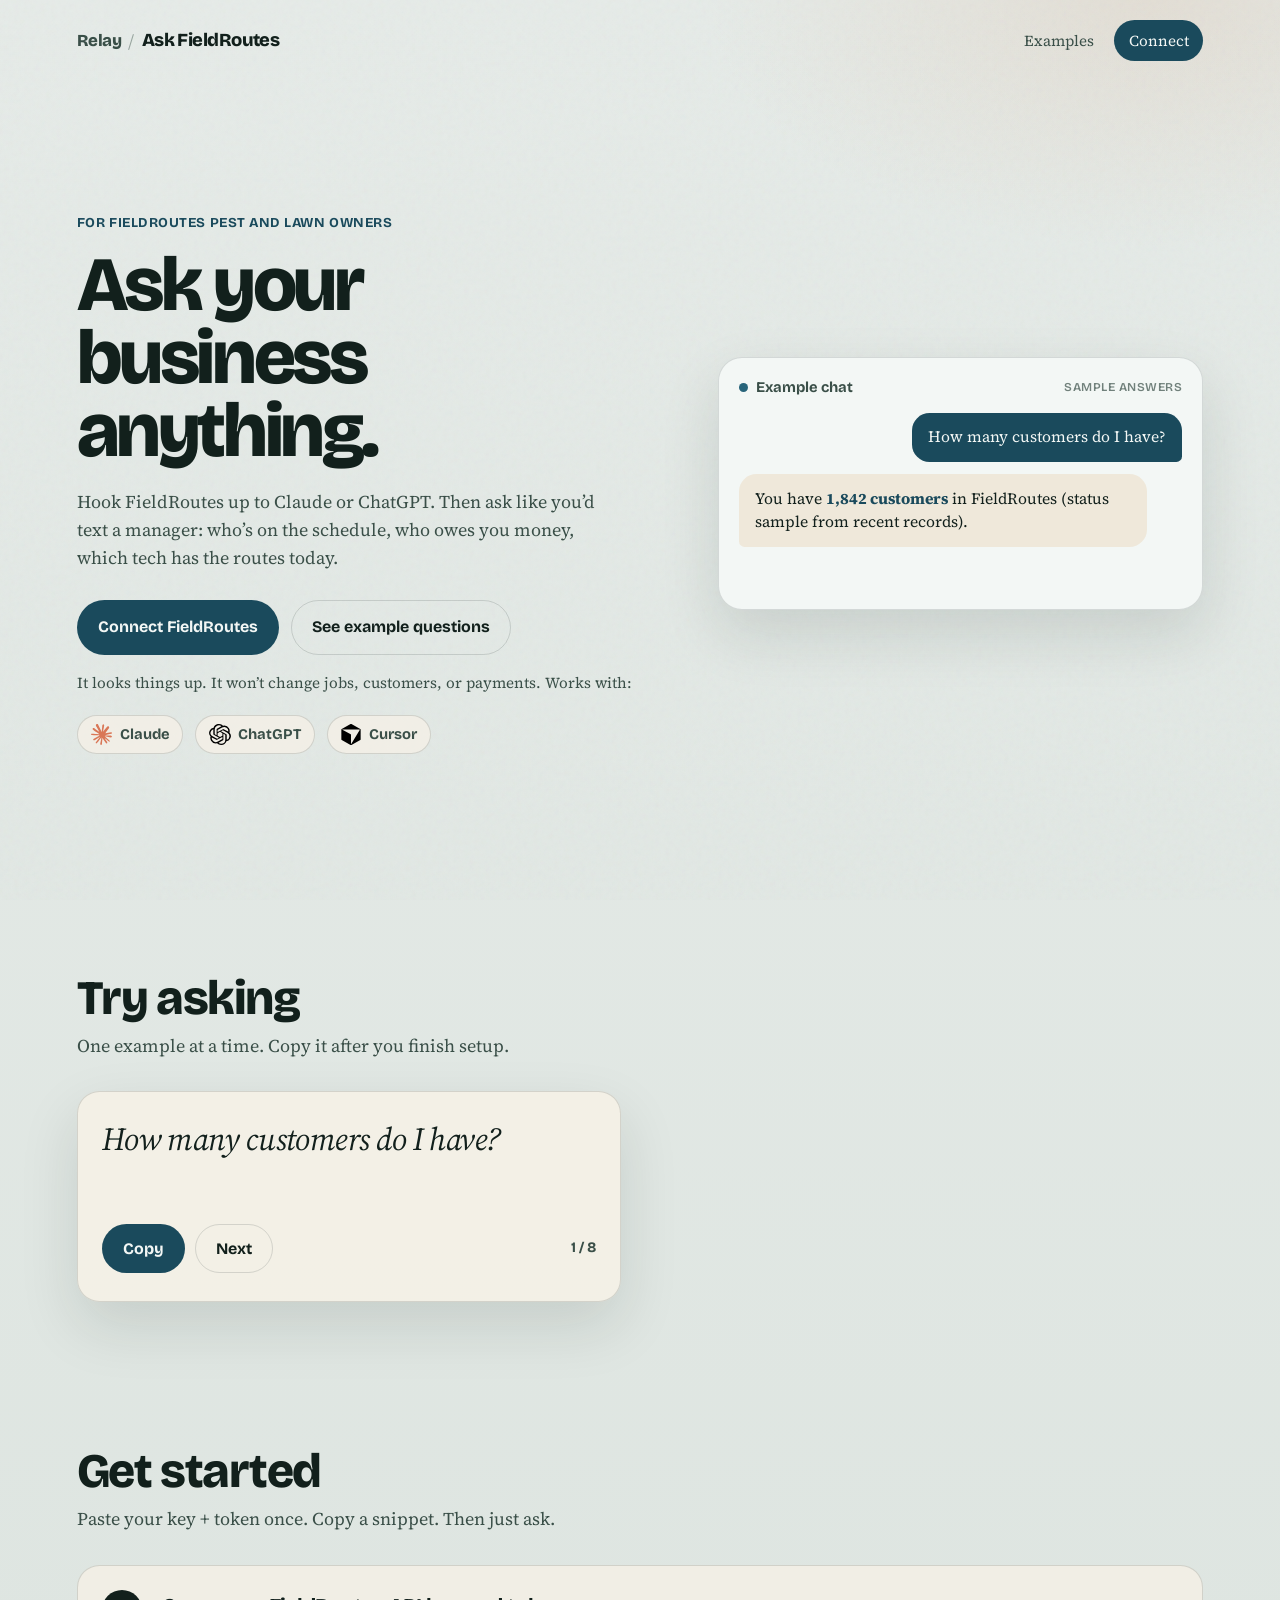
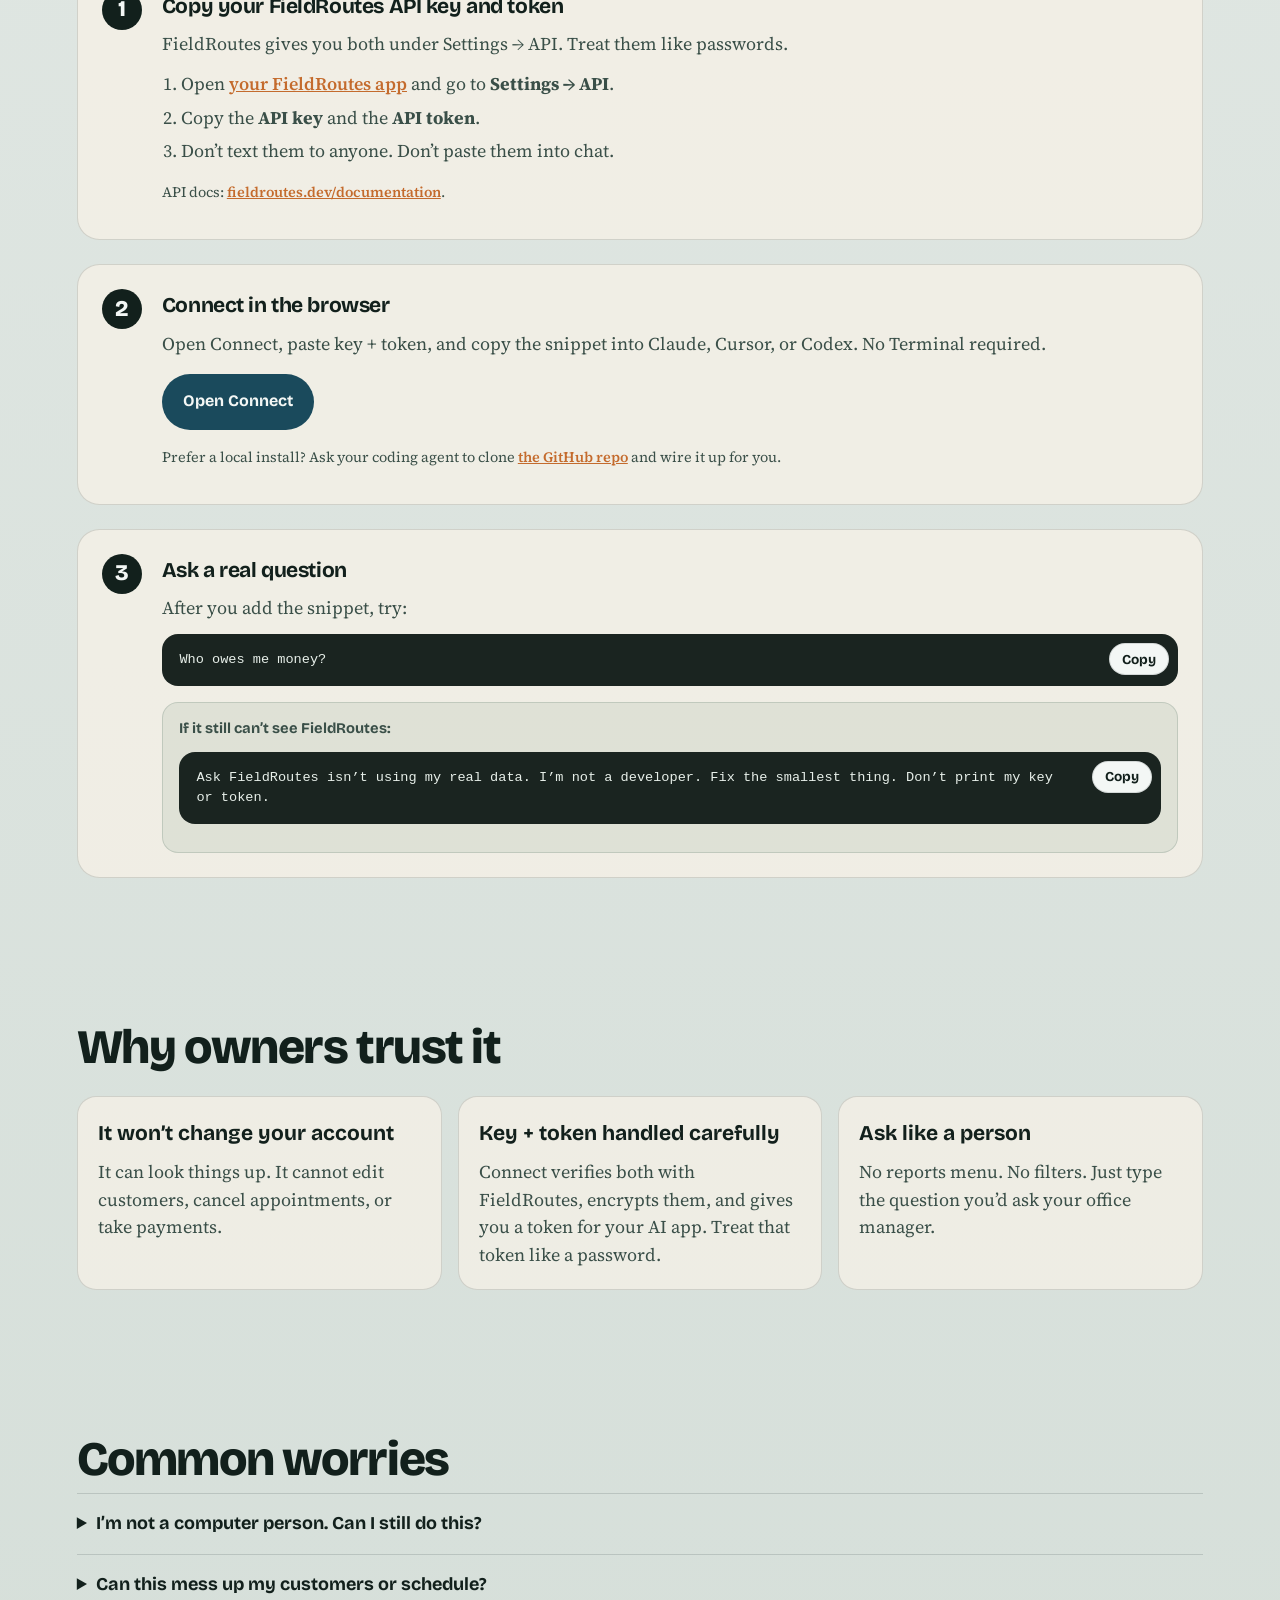
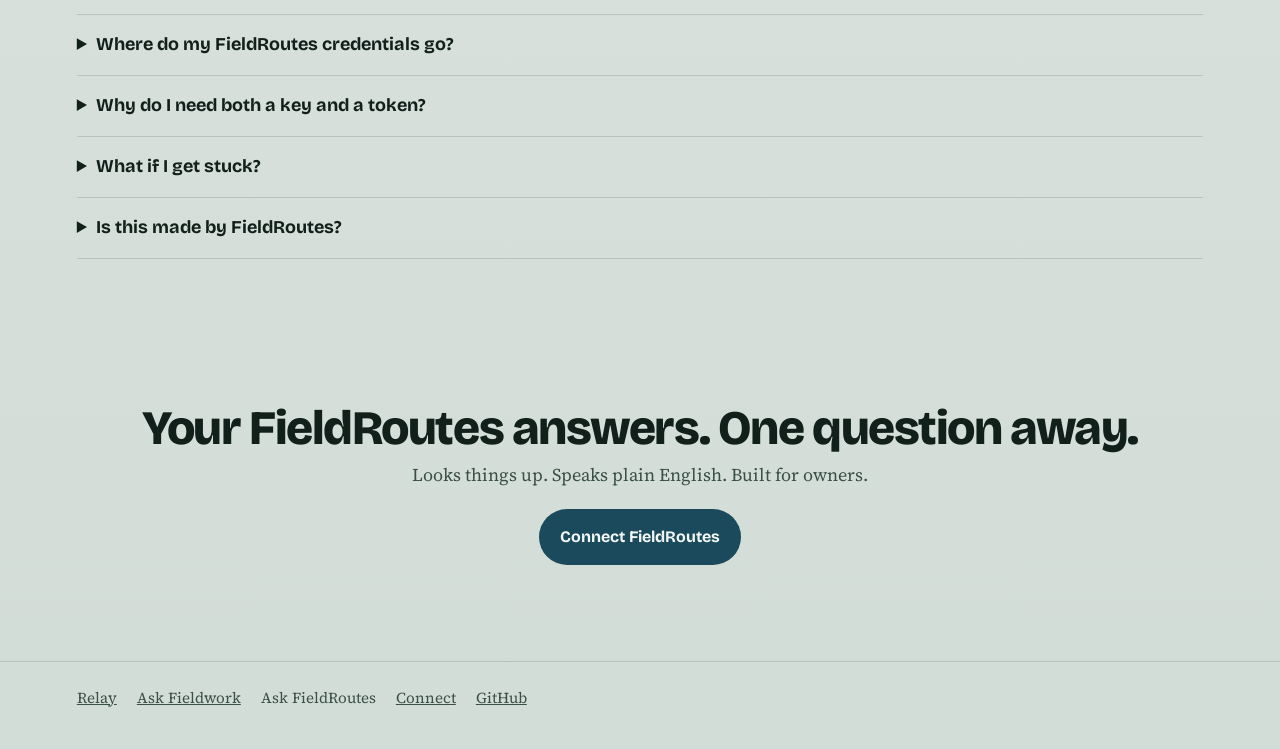
==== landing/fieldroutes.html @ 51f6f157 "feat(landing): add Ask FieldRoutes as Relay subpage Relay home lists both MCPs; /fieldwork and /fiel" ====
<!DOCTYPE html>
<html lang="en">
  <head>
    <meta charset="utf-8" />
    <meta name="viewport" content="width=device-width, initial-scale=1" />
    <title>Ask FieldRoutes - Your pest business, in plain English</title>
    <meta
      name="description"
      content="Ask your FieldRoutes account questions in plain English. Customers, who owes money, schedule, routes, and technicians. It looks things up. It does not change your account."
    />
    <link rel="icon" href="./assets/favicon.svg" type="image/svg+xml" />
    <meta property="og:type" content="website" />
    <meta property="og:title" content="Ask FieldRoutes - Ask your pest business anything" />
    <meta
      property="og:description"
      content="Connect FieldRoutes to Claude, ChatGPT, or Cursor. Ask about customers, money, schedule, routes, and technicians."
    />
    <meta
      property="og:image"
      content="https://raw.githubusercontent.com/daisydaines/fieldwork-mcp/main/landing/assets/og-relay.png"
    />
    <meta name="twitter:card" content="summary_large_image" />
    <meta name="twitter:title" content="Ask FieldRoutes - Ask your pest business anything" />
    <meta
      name="twitter:description"
      content="Connect FieldRoutes to Claude, ChatGPT, or Cursor. Ask about customers, money, schedule, routes, and technicians."
    />
    <meta
      name="twitter:image"
      content="https://raw.githubusercontent.com/daisydaines/fieldwork-mcp/main/landing/assets/og-relay.png"
    />
    <link rel="preconnect" href="https://fonts.googleapis.com" />
    <link rel="preconnect" href="https://fonts.gstatic.com" crossorigin />
    <link
      href="https://fonts.googleapis.com/css2?family=Bricolage+Grotesque:opsz,wght@12..96,500;12..96,700;12..96,800&family=Source+Serif+4:opsz,ital,wght@8..60,0,400;8..60,0,600;8..60,1,400&display=swap"
      rel="stylesheet"
    />
    <link rel="stylesheet" href="./fieldroutes.css" />
  </head>
  <body>
    <div class="noise" aria-hidden="true"></div>

    <header class="top">
      <div class="brand-row">
        <a class="brand-mark" href="./index.html">Relay</a>
        <span class="brand-sep" aria-hidden="true">/</span>
        <a class="brand" href="#top">Ask FieldRoutes</a>
      </div>
      <nav>
        <a href="#ask">Examples</a>
        <a class="nav-cta" href="/connect" data-connect>Connect</a>
      </nav>
    </header>

    <main id="top">
      <section class="hero">
        <div class="hero-copy">
          <p class="eyebrow">For FieldRoutes pest and lawn owners</p>
          <h1>Ask your business anything.</h1>
          <p class="lede">
            Hook FieldRoutes up to Claude or ChatGPT. Then ask like you’d text a manager:
            who’s on the schedule, who owes you money, which tech has the routes today.
          </p>
          <div class="cta-row">
            <a class="btn primary" href="/connect" data-connect>Connect FieldRoutes</a>
            <a class="btn ghost" href="#ask">See example questions</a>
          </div>
          <p class="trust">It looks things up. It won’t change jobs, customers, or payments. Works with:</p>
          <ul class="logo-row" aria-label="Supported apps">
            <li>
              <img class="logo-img" src="./assets/claude.svg" alt="Claude" width="22" height="22" />
              Claude
            </li>
            <li>
              <img class="logo-img" src="./assets/codex.svg" alt="ChatGPT" width="22" height="22" />
              ChatGPT
            </li>
            <li>
              <img class="logo-img" src="./assets/cursor.svg" alt="Cursor" width="22" height="22" />
              Cursor
            </li>
          </ul>
        </div>

        <div class="hero-visual">
          <div class="chat" id="demo-chat" aria-live="polite">
            <div class="chat-header">
              <span class="dot"></span>
              <span>Example chat</span>
              <span class="chat-hint">sample answers</span>
            </div>
            <div class="chat-stream" id="chat-stream"></div>
          </div>
        </div>
      </section>

      <section class="strip" id="ask">
        <h2>Try asking</h2>
        <p class="section-lede">One example at a time. Copy it after you finish setup.</p>

        <div class="ask-simple" id="ask-simple">
          <p class="ask-simple-q" id="ask-q">Who owes me money?</p>
          <div class="ask-simple-actions">
            <button type="button" class="btn primary" id="ask-copy">Copy</button>
            <button type="button" class="btn ghost" id="ask-next">Next</button>
            <span class="ask-simple-count" id="ask-count" aria-live="polite">1 / 8</span>
          </div>
          <p class="ask-toast" id="ask-toast" hidden>Copied</p>
        </div>
      </section>

      <section class="setup" id="setup">
        <h2>Get started</h2>
        <p class="section-lede">Paste your key + token once. Copy a snippet. Then just ask.</p>

        <ol class="steps">
          <li class="step">
            <span class="num">1</span>
            <div>
              <h3>Copy your FieldRoutes API key and token</h3>
              <p>
                FieldRoutes gives you both under Settings → API. Treat them like passwords.
              </p>
              <ol class="substeps">
                <li>
                  Open
                  <a
                    class="text-link"
                    href="https://app.fieldroutes.com"
                    target="_blank"
                    rel="noreferrer"
                    >your FieldRoutes app</a
                  >
                  and go to <strong>Settings → API</strong>.
                </li>
                <li>Copy the <strong>API key</strong> and the <strong>API token</strong>.</li>
                <li>Don’t text them to anyone. Don’t paste them into chat.</li>
              </ol>
              <p class="fine">
                API docs:
                <a
                  class="text-link"
                  href="https://fieldroutes.dev/documentation"
                  target="_blank"
                  rel="noreferrer"
                  >fieldroutes.dev/documentation</a
                >.
              </p>
            </div>
          </li>

          <li class="step">
            <span class="num">2</span>
            <div>
              <h3>Connect in the browser</h3>
              <p>
                Open Connect, paste key + token, and copy the snippet into Claude, Cursor, or
                Codex. No Terminal required.
              </p>
              <p style="margin-top: 1rem">
                <a class="btn primary" href="/connect" data-connect>Open Connect</a>
              </p>
              <p class="fine" style="margin-top: 1rem">
                Prefer a local install? Ask your coding agent to clone
                <a
                  class="text-link"
                  href="https://github.com/daisydaines/fieldroutes-mcp"
                  target="_blank"
                  rel="noreferrer"
                  >the GitHub repo</a
                >
                and wire it up for you.
              </p>
            </div>
          </li>

          <li class="step">
            <span class="num">3</span>
            <div>
              <h3>Ask a real question</h3>
              <p>After you add the snippet, try:</p>
              <div class="copy-block">
                <pre><code id="q1">Who owes me money?</code></pre>
                <button type="button" class="btn secondary copy-btn" data-copy="#q1">Copy</button>
              </div>
              <div class="ask-agent">
                <p>If it still can’t see FieldRoutes:</p>
                <div class="copy-block">
                  <pre><code id="ask-debug">Ask FieldRoutes isn’t using my real data. I’m not a developer. Fix the smallest thing. Don’t print my key or token.</code></pre>
                  <button type="button" class="btn secondary copy-btn" data-copy="#ask-debug">
                    Copy
                  </button>
                </div>
              </div>
            </div>
          </li>
        </ol>
      </section>

      <section class="promise">
        <h2>Why owners trust it</h2>
        <div class="promise-grid">
          <article>
            <h3>It won’t change your account</h3>
            <p>
              It can look things up. It cannot edit customers, cancel appointments, or take
              payments.
            </p>
          </article>
          <article>
            <h3>Key + token handled carefully</h3>
            <p>
              Connect verifies both with FieldRoutes, encrypts them, and gives you a token for
              your AI app. Treat that token like a password.
            </p>
          </article>
          <article>
            <h3>Ask like a person</h3>
            <p>No reports menu. No filters. Just type the question you’d ask your office manager.</p>
          </article>
        </div>
      </section>

      <section class="faq">
        <h2>Common worries</h2>
        <details>
          <summary>I’m not a computer person. Can I still do this?</summary>
          <p>
            Yes. Copy your FieldRoutes key and token, open Connect, paste them once, then copy
            the snippet into Claude, Cursor, or Codex. After that, you only ask business questions.
          </p>
        </details>
        <details>
          <summary>Can this mess up my customers or schedule?</summary>
          <p>
            No. It can look up customers, balances, appointments, routes, and techs. It cannot
            create customers, cancel appointments, or take payments.
          </p>
        </details>
        <details>
          <summary>Where do my FieldRoutes credentials go?</summary>
          <p>
            When you use Connect, we verify key + token with FieldRoutes, encrypt them, and give
            you a connect token for your AI app. Treat that token like a password. Don’t paste the
            FieldRoutes key or token into chat.
          </p>
        </details>
        <details>
          <summary>Why do I need both a key and a token?</summary>
          <p>
            That’s how FieldRoutes authenticates outside tools. Both come from Settings → API.
            You paste them once. After that, you just ask questions.
          </p>
        </details>
        <details>
          <summary>What if I get stuck?</summary>
          <p>In Claude Code, Codex, or Cursor, paste:</p>
          <div class="copy-block">
            <pre><code id="ask-stuck">I’m stuck setting up Ask FieldRoutes. I’m not a developer. Tell me the next single step.</code></pre>
            <button type="button" class="btn secondary copy-btn" data-copy="#ask-stuck">
              Copy
            </button>
          </div>
        </details>
        <details>
          <summary>Is this made by FieldRoutes?</summary>
          <p>
            No. It’s an independent helper that talks to FieldRoutes using their normal API. Follow
            FieldRoutes’ rules for your account.
          </p>
        </details>
      </section>

      <section class="finale">
        <h2>Your FieldRoutes answers. One question away.</h2>
        <p>Looks things up. Speaks plain English. Built for owners.</p>
        <a class="btn primary" href="/connect" data-connect>Connect FieldRoutes</a>
      </section>
    </main>

    <footer>
      <a href="./index.html">Relay</a>
      <a href="./fieldwork.html">Ask Fieldwork</a>
      <span>Ask FieldRoutes</span>
      <a href="/connect" data-connect>Connect</a>
      <a href="https://github.com/daisydaines/fieldroutes-mcp" target="_blank" rel="noreferrer"
        >GitHub</a
      >
    </footer>

    <script src="./fieldroutes.js"></script>
    <script>
      (() => {
        const hosted =
          location.port === "8000" ||
          /\bmcp\./i.test(location.hostname) ||
          location.pathname === "/connect";
        if (hosted) return;
        document.querySelectorAll("[data-connect]").forEach((a) => {
          a.setAttribute("href", "#setup");
        });
      })();
    </script>
  </body>
</html>
---- landing/fieldroutes.css ----
:root {
  --bg: #e6ebe8;
  --bg-deep: #d3ddd7;
  --ink: #12201c;
  --ink-soft: #3a4f48;
  --pine: #1a4a5c;
  --pine-bright: #27647a;
  --copper: #c46b2d;
  --foam: #f3f7f5;
  --line: rgba(18, 32, 28, 0.14);
  --shadow: 0 24px 60px rgba(18, 32, 28, 0.12);
  --font-display: "Bricolage Grotesque", Georgia, sans-serif;
  --font-body: "Source Serif 4", Georgia, serif;
}

*,
*::before,
*::after {
  box-sizing: border-box;
}

html {
  scroll-behavior: smooth;
}

body {
  margin: 0;
  color: var(--ink);
  font-family: var(--font-body);
  font-size: 1.125rem;
  line-height: 1.55;
  background:
    radial-gradient(1200px 600px at 10% -10%, rgba(39, 100, 122, 0.2), transparent 55%),
    radial-gradient(900px 500px at 90% 0%, rgba(196, 107, 45, 0.1), transparent 50%),
    linear-gradient(180deg, var(--bg) 0%, var(--bg-deep) 100%);
  min-height: 100vh;
}

.noise {
  pointer-events: none;
  position: fixed;
  inset: 0;
  opacity: 0.04;
  z-index: 0;
  background-image: url("data:image/svg+xml,%3Csvg viewBox='0 0 200 200' xmlns='http://www.w3.org/2000/svg'%3E%3Cfilter id='n'%3E%3CfeTurbulence type='fractalNoise' baseFrequency='0.85' numOctaves='3' stitchTiles='stitch'/%3E%3C/filter%3E%3Crect width='100%25' height='100%25' filter='url(%23n)'/%3E%3C/svg%3E");
}

.top,
main,
footer {
  position: relative;
  z-index: 1;
}

.top {
  display: flex;
  align-items: center;
  justify-content: space-between;
  gap: 1rem;
  flex-wrap: wrap;
  padding: 1.25rem 6vw;
}

.brand-row {
  display: flex;
  align-items: center;
  gap: 0.45rem;
}

.brand-mark {
  font-family: var(--font-display);
  font-weight: 800;
  font-size: 1.05rem;
  letter-spacing: -0.03em;
  color: var(--ink-soft);
  text-decoration: none;
}

.brand-sep {
  color: var(--ink-soft);
  opacity: 0.45;
}

.brand {
  font-family: var(--font-display);
  font-weight: 800;
  font-size: 1.15rem;
  letter-spacing: -0.03em;
  color: var(--ink);
  text-decoration: none;
}

nav {
  display: flex;
  align-items: center;
  gap: 1.25rem;
}

nav a {
  color: var(--ink-soft);
  text-decoration: none;
  font-size: 0.95rem;
}

nav a:hover {
  color: var(--ink);
}

.nav-cta {
  padding: 0.55rem 0.9rem;
  border-radius: 999px;
  background: var(--pine);
  color: var(--foam) !important;
}

.hero {
  display: grid;
  grid-template-columns: 1.1fr 0.9fr;
  gap: 3rem;
  align-items: center;
  padding: 4rem 6vw 5rem;
  min-height: calc(100vh - 5rem);
}

.eyebrow {
  font-family: var(--font-display);
  font-size: 0.85rem;
  font-weight: 700;
  letter-spacing: 0.04em;
  text-transform: uppercase;
  color: var(--pine);
  margin: 0 0 1rem;
}

.hero h1 {
  font-family: var(--font-display);
  font-weight: 800;
  font-size: clamp(2.8rem, 6vw, 4.8rem);
  letter-spacing: -0.045em;
  line-height: 0.95;
  margin: 0 0 1.25rem;
  max-width: 11ch;
  animation: rise 0.8s ease both;
}

.lede {
  max-width: 34rem;
  color: var(--ink-soft);
  margin: 0 0 1.75rem;
  animation: rise 0.8s ease 0.08s both;
}

.cta-row {
  display: flex;
  flex-wrap: wrap;
  gap: 0.75rem;
  margin-bottom: 1rem;
  animation: rise 0.8s ease 0.16s both;
}

.btn {
  display: inline-flex;
  align-items: center;
  justify-content: center;
  padding: 0.9rem 1.25rem;
  border-radius: 999px;
  font-family: var(--font-display);
  font-weight: 700;
  font-size: 1rem;
  text-decoration: none;
  border: 1px solid transparent;
  cursor: pointer;
  transition: transform 0.2s ease, background 0.2s ease, border-color 0.2s ease;
}

.btn:hover {
  transform: translateY(-2px);
}

.btn.primary {
  background: var(--pine);
  color: var(--foam);
}

.btn.primary:hover {
  background: var(--pine-bright);
}

.btn.ghost {
  background: transparent;
  border-color: var(--line);
  color: var(--ink);
}

.btn.secondary {
  background: var(--foam);
  border-color: var(--line);
  color: var(--ink);
}

.trust {
  font-size: 0.95rem;
  color: var(--ink-soft);
  margin: 0;
  animation: rise 0.8s ease 0.22s both;
}

.logo-row {
  list-style: none;
  display: flex;
  flex-wrap: wrap;
  gap: 0.75rem;
  padding: 0;
  margin: 1.25rem 0 0;
  animation: rise 0.8s ease 0.28s both;
}

.logo-row li,
.client-tab {
  display: inline-flex;
  align-items: center;
  gap: 0.45rem;
  font-family: var(--font-display);
  font-weight: 700;
  font-size: 0.92rem;
}

.logo-row li {
  padding: 0.45rem 0.8rem;
  border-radius: 999px;
  background: rgba(246, 241, 231, 0.75);
  border: 1px solid var(--line);
  color: var(--ink-soft);
}

.logo-img {
  width: 1.25rem;
  height: 1.25rem;
  display: block;
  flex: 0 0 auto;
}

.logo-row .logo-img {
  width: 1.35rem;
  height: 1.35rem;
}

.client-tab.active .logo-img {
  filter: brightness(0) invert(1);
}

.hero-visual {
  animation: rise 0.9s ease 0.18s both;
}

.chat {
  background: var(--foam);
  border: 1px solid var(--line);
  border-radius: 1.5rem;
  padding: 1.15rem 1.25rem 1.25rem;
  box-shadow: var(--shadow);
  display: grid;
  grid-template-rows: auto auto;
  gap: 0.85rem;
  overflow: visible;
}

.chat-header {
  display: flex;
  align-items: center;
  gap: 0.5rem;
  font-family: var(--font-display);
  font-weight: 700;
  font-size: 0.92rem;
  color: var(--ink-soft);
}

.chat-header .dot {
  width: 0.55rem;
  height: 0.55rem;
  border-radius: 999px;
  background: var(--pine-bright);
  box-shadow: 0 0 0 0 rgba(47, 107, 79, 0.5);
  animation: pulse 1.8s ease infinite;
}

.chat-hint {
  margin-left: auto;
  font-size: 0.75rem;
  font-weight: 600;
  text-transform: uppercase;
  letter-spacing: 0.04em;
  opacity: 0.7;
}

.chat-stream {
  display: flex;
  flex-direction: column;
  justify-content: flex-start;
  align-items: stretch;
  gap: 0.75rem;
  min-height: 11rem;
  overflow: visible;
  transition: opacity 0.35s ease;
}

.chat-stream.fade-out {
  opacity: 0;
}

.bubble {
  max-width: 92%;
  padding: 0.85rem 1rem;
  border-radius: 1.1rem;
  font-size: 0.98rem;
  line-height: 1.45;
  align-self: flex-start;
}

.bubble.enter {
  animation: bubble-in 0.45s cubic-bezier(0.22, 1, 0.36, 1) both;
}

.bubble.you {
  align-self: flex-end;
  background: var(--pine);
  color: var(--foam);
  border-bottom-right-radius: 0.35rem;
}

.bubble.ai {
  background: #efe8da;
  color: var(--ink);
  border-bottom-left-radius: 0.35rem;
}

.bubble.ai strong {
  color: var(--pine);
  font-weight: 700;
}

.bubble.typing {
  display: inline-flex;
  align-items: center;
  gap: 0.3rem;
  width: fit-content;
  background: #efe8da;
  padding: 0.85rem 1rem;
}

.bubble.typing span {
  width: 0.4rem;
  height: 0.4rem;
  border-radius: 999px;
  background: var(--ink-soft);
  opacity: 0.45;
  animation: bounce 1.1s ease infinite;
}

.bubble.typing span:nth-child(2) {
  animation-delay: 0.15s;
}

.bubble.typing span:nth-child(3) {
  animation-delay: 0.3s;
}

.substeps {
  margin: 0 0 1rem;
  padding-left: 1.2rem;
  color: var(--ink-soft);
}

.substeps li {
  margin: 0.35rem 0;
}

.ask-agent {
  margin-top: 1rem;
  padding: 0.9rem 1rem;
  border-radius: 1rem;
  background: rgba(31, 77, 56, 0.08);
  border: 1px solid rgba(31, 77, 56, 0.16);
}

.ask-agent > p {
  margin: 0 0 0.5rem;
  font-family: var(--font-display);
  font-weight: 700;
  font-size: 0.92rem;
  color: var(--pine);
}

.copy-block {
  position: relative;
  margin: 0.5rem 0 0.85rem;
  max-width: 100%;
  min-width: 0;
}

.copy-block pre {
  margin: 0;
  padding-right: 5.5rem;
  white-space: pre-wrap;
  overflow-wrap: anywhere;
  word-break: break-word;
  overflow-x: hidden;
  max-width: 100%;
}

.copy-block .copy-btn {
  position: absolute;
  top: 0.55rem;
  right: 0.55rem;
  padding: 0.4rem 0.75rem;
  font-size: 0.85rem;
}

.step .fine {
  margin-top: 0.5rem;
}

.manual-details {
  margin-top: 1rem;
  border-top: 1px solid var(--line);
  padding-top: 0.85rem;
}

.manual-details summary {
  font-family: var(--font-display);
  font-weight: 700;
  font-size: 0.95rem;
  cursor: pointer;
  color: var(--ink-soft);
}

.manual-details[open] summary {
  margin-bottom: 0.6rem;
}

.strip,
.setup,
.promise,
.faq,
.finale {
  padding: 4.5rem 6vw;
}

.strip h2,
.setup h2,
.promise h2,
.faq h2,
.finale h2 {
  font-family: var(--font-display);
  font-weight: 800;
  letter-spacing: -0.03em;
  font-size: clamp(2rem, 4vw, 3rem);
  margin: 0 0 0.5rem;
  line-height: 1.05;
}

.section-lede {
  color: var(--ink-soft);
  margin: 0 0 2rem;
  max-width: 36rem;
}

.ask-simple {
  max-width: 34rem;
  padding: 1.75rem 1.5rem;
  border-radius: 1.4rem;
  background: rgba(246, 241, 231, 0.85);
  border: 1px solid var(--line);
  box-shadow: var(--shadow);
}

.ask-simple-q {
  margin: 0 0 1.25rem;
  font-style: italic;
  font-size: clamp(1.5rem, 3.4vw, 2rem);
  line-height: 1.2;
  letter-spacing: -0.02em;
  min-height: 2.6em;
  transition: opacity 0.2s ease;
}

.ask-simple-q.swap {
  opacity: 0;
}

.ask-simple-actions {
  display: flex;
  flex-wrap: wrap;
  align-items: center;
  gap: 0.65rem;
}

.ask-simple-count {
  margin-left: auto;
  font-family: var(--font-display);
  font-weight: 700;
  font-size: 0.9rem;
  color: var(--ink-soft);
}

.ask-toast {
  margin: 0.9rem 0 0;
  font-family: var(--font-display);
  font-weight: 700;
  font-size: 0.9rem;
  color: var(--pine);
}

.ask-toast[hidden] {
  display: none;
}

.steps {
  list-style: none;
  margin: 0;
  padding: 0;
  display: grid;
  gap: 1.5rem;
}

.step {
  display: grid;
  grid-template-columns: auto minmax(0, 1fr);
  gap: 1.25rem;
  background: rgba(246, 241, 231, 0.8);
  border: 1px solid var(--line);
  border-radius: 1.4rem;
  padding: 1.5rem;
  overflow: hidden;
}

.step > div {
  min-width: 0;
}

.num {
  font-family: var(--font-display);
  font-weight: 800;
  font-size: 1.4rem;
  width: 2.5rem;
  height: 2.5rem;
  border-radius: 999px;
  display: grid;
  place-items: center;
  background: var(--ink);
  color: var(--foam);
}

.step h3 {
  font-family: var(--font-display);
  margin: 0 0 0.5rem;
  letter-spacing: -0.02em;
}

.step p {
  margin: 0 0 0.75rem;
  color: var(--ink-soft);
}

.text-link {
  color: var(--copper);
  font-weight: 600;
}

pre {
  background: #1a2420;
  color: #e7efe9;
  border-radius: 1rem;
  padding: 1rem 1.1rem;
  overflow-x: hidden;
  white-space: pre-wrap;
  overflow-wrap: anywhere;
  word-break: break-word;
  font-size: 0.85rem;
  line-height: 1.45;
  max-width: 100%;
}

.client-tabs {
  display: flex;
  flex-wrap: wrap;
  gap: 0.5rem;
  margin: 0.75rem 0 1rem;
}

.setup-tabs {
  margin: 1rem 0 1.25rem;
}

.client-tab {
  border: 1px solid var(--line);
  background: rgba(246, 241, 231, 0.7);
  border-radius: 999px;
  padding: 0.65rem 1rem;
  cursor: pointer;
  color: var(--ink-soft);
  font-family: var(--font-display);
  font-weight: 700;
  font-size: 0.95rem;
}

.client-tab:hover {
  border-color: rgba(20, 32, 25, 0.28);
  color: var(--ink);
}

.client-tab.active {
  background: var(--ink);
  color: var(--foam);
  border-color: var(--ink);
}

.client-panel {
  display: none;
}

.client-panel.active {
  display: block;
}

.panel-note {
  font-size: 0.95rem;
  color: var(--ink-soft);
  margin: 0 0 0.6rem;
}

.config-block {
  margin-top: 0;
}

.fine {
  font-size: 0.9rem;
  color: var(--ink-soft);
}

.promise-grid {
  display: grid;
  grid-template-columns: repeat(3, 1fr);
  gap: 1rem;
  margin-top: 1.5rem;
}

.promise-grid article {
  background: rgba(246, 241, 231, 0.75);
  border: 1px solid var(--line);
  border-radius: 1.2rem;
  padding: 1.25rem;
}

.promise-grid h3 {
  font-family: var(--font-display);
  margin: 0 0 0.5rem;
}

.promise-grid p {
  margin: 0;
  color: var(--ink-soft);
}

.faq details {
  border-top: 1px solid var(--line);
  padding: 1rem 0;
}

.faq details:last-child {
  border-bottom: 1px solid var(--line);
}

.faq summary {
  font-family: var(--font-display);
  font-weight: 700;
  cursor: pointer;
}

.faq p {
  color: var(--ink-soft);
  margin: 0.6rem 0 0;
}

.finale {
  text-align: center;
  padding-bottom: 6rem;
}

.finale p {
  color: var(--ink-soft);
  margin: 0 0 1.25rem;
}

footer {
  display: flex;
  gap: 1.25rem;
  flex-wrap: wrap;
  padding: 1.5rem 6vw 2.5rem;
  border-top: 1px solid var(--line);
  color: var(--ink-soft);
  font-size: 0.95rem;
}

footer a {
  color: inherit;
}

@keyframes rise {
  from {
    opacity: 0;
    transform: translateY(16px);
  }
  to {
    opacity: 1;
    transform: translateY(0);
  }
}

@keyframes bubble-in {
  from {
    opacity: 0;
    transform: translateY(6px);
  }
  to {
    opacity: 1;
    transform: translateY(0);
  }
}

@media (prefers-reduced-motion: reduce) {
  html {
    scroll-behavior: auto;
  }

  *,
  *::before,
  *::after {
    animation-duration: 0.01ms !important;
    animation-iteration-count: 1 !important;
    transition-duration: 0.01ms !important;
  }
}

@keyframes bounce {
  0%,
  80%,
  100% {
    transform: translateY(0);
    opacity: 0.35;
  }
  40% {
    transform: translateY(-3px);
    opacity: 0.9;
  }
}

@keyframes pulse {
  0% {
    box-shadow: 0 0 0 0 rgba(47, 107, 79, 0.45);
  }
  70% {
    box-shadow: 0 0 0 8px rgba(47, 107, 79, 0);
  }
  100% {
    box-shadow: 0 0 0 0 rgba(47, 107, 79, 0);
  }
}

@media (max-width: 900px) {
  .hero {
    grid-template-columns: 1fr;
    min-height: auto;
    padding-top: 2rem;
  }

  .hero h1 {
    max-width: none;
  }

  nav a:not(.nav-cta) {
    display: none;
  }

  .promise-grid {
    grid-template-columns: 1fr;
  }
}
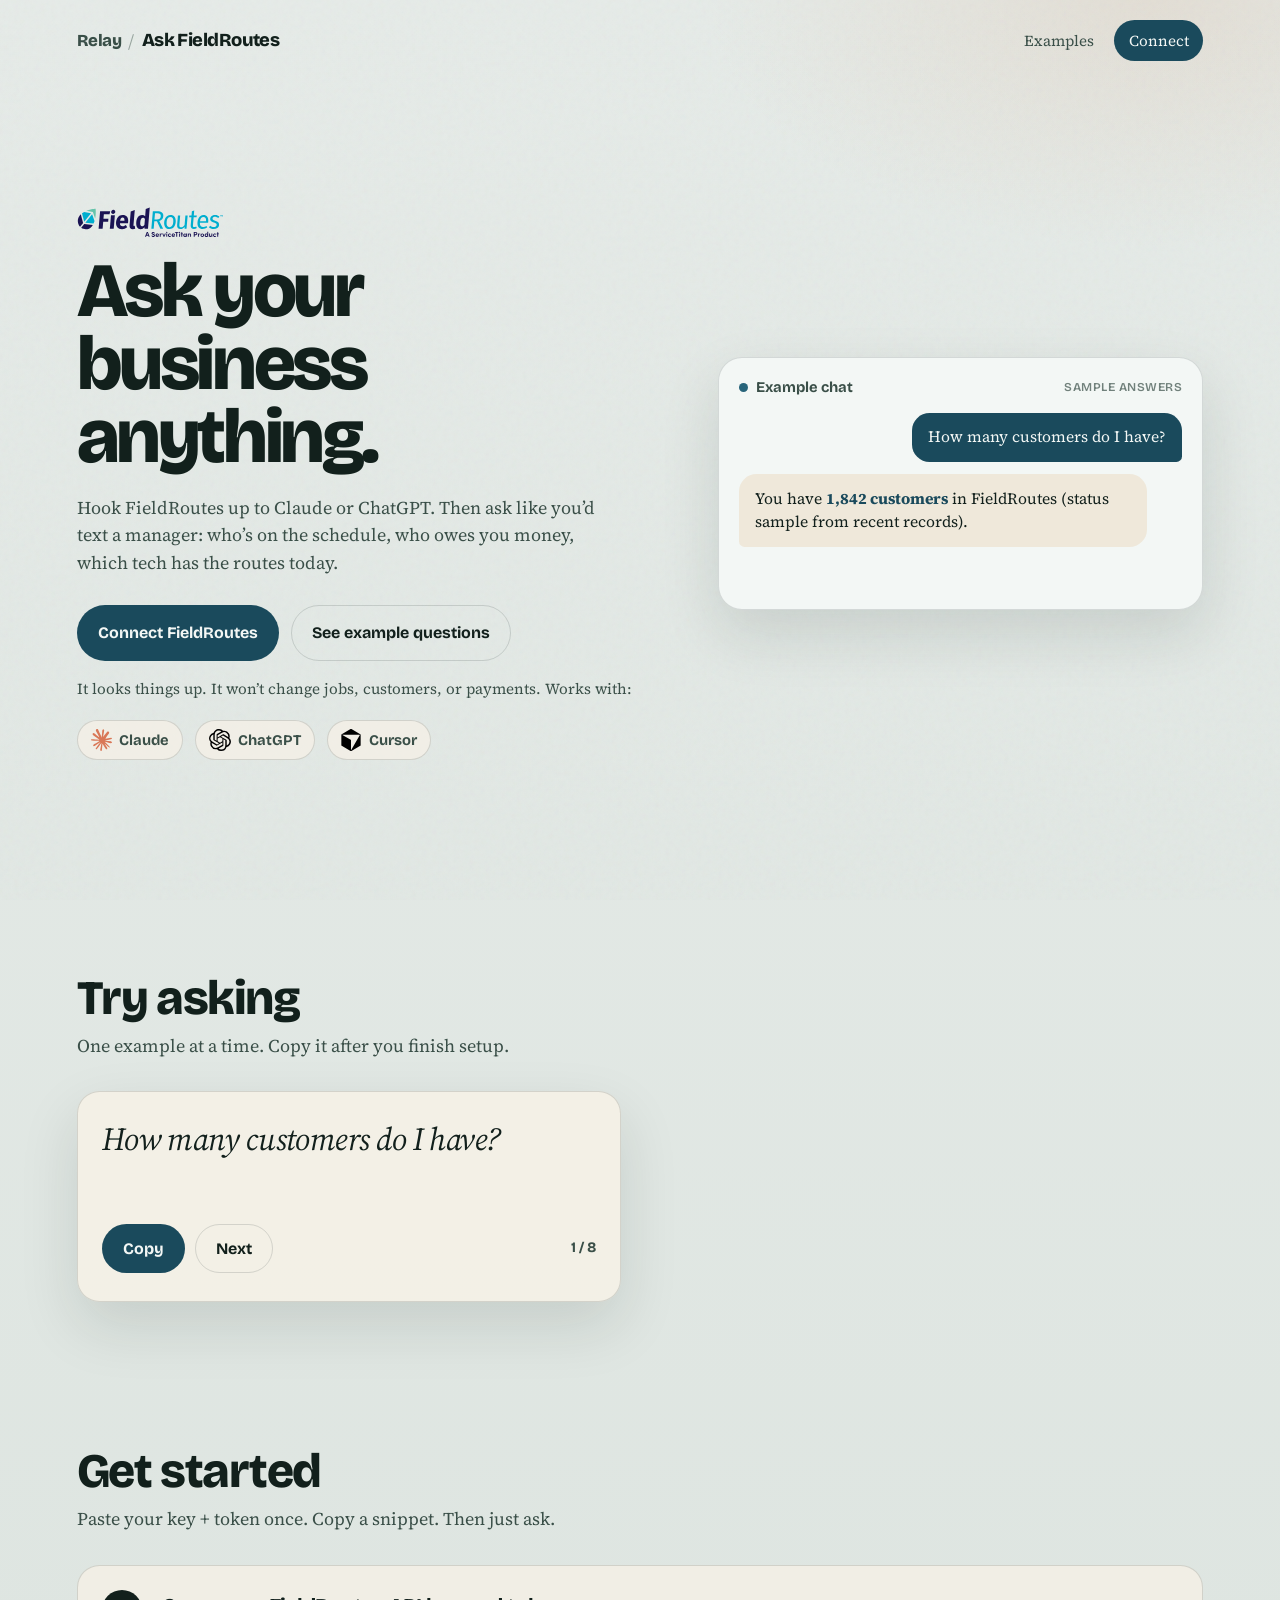
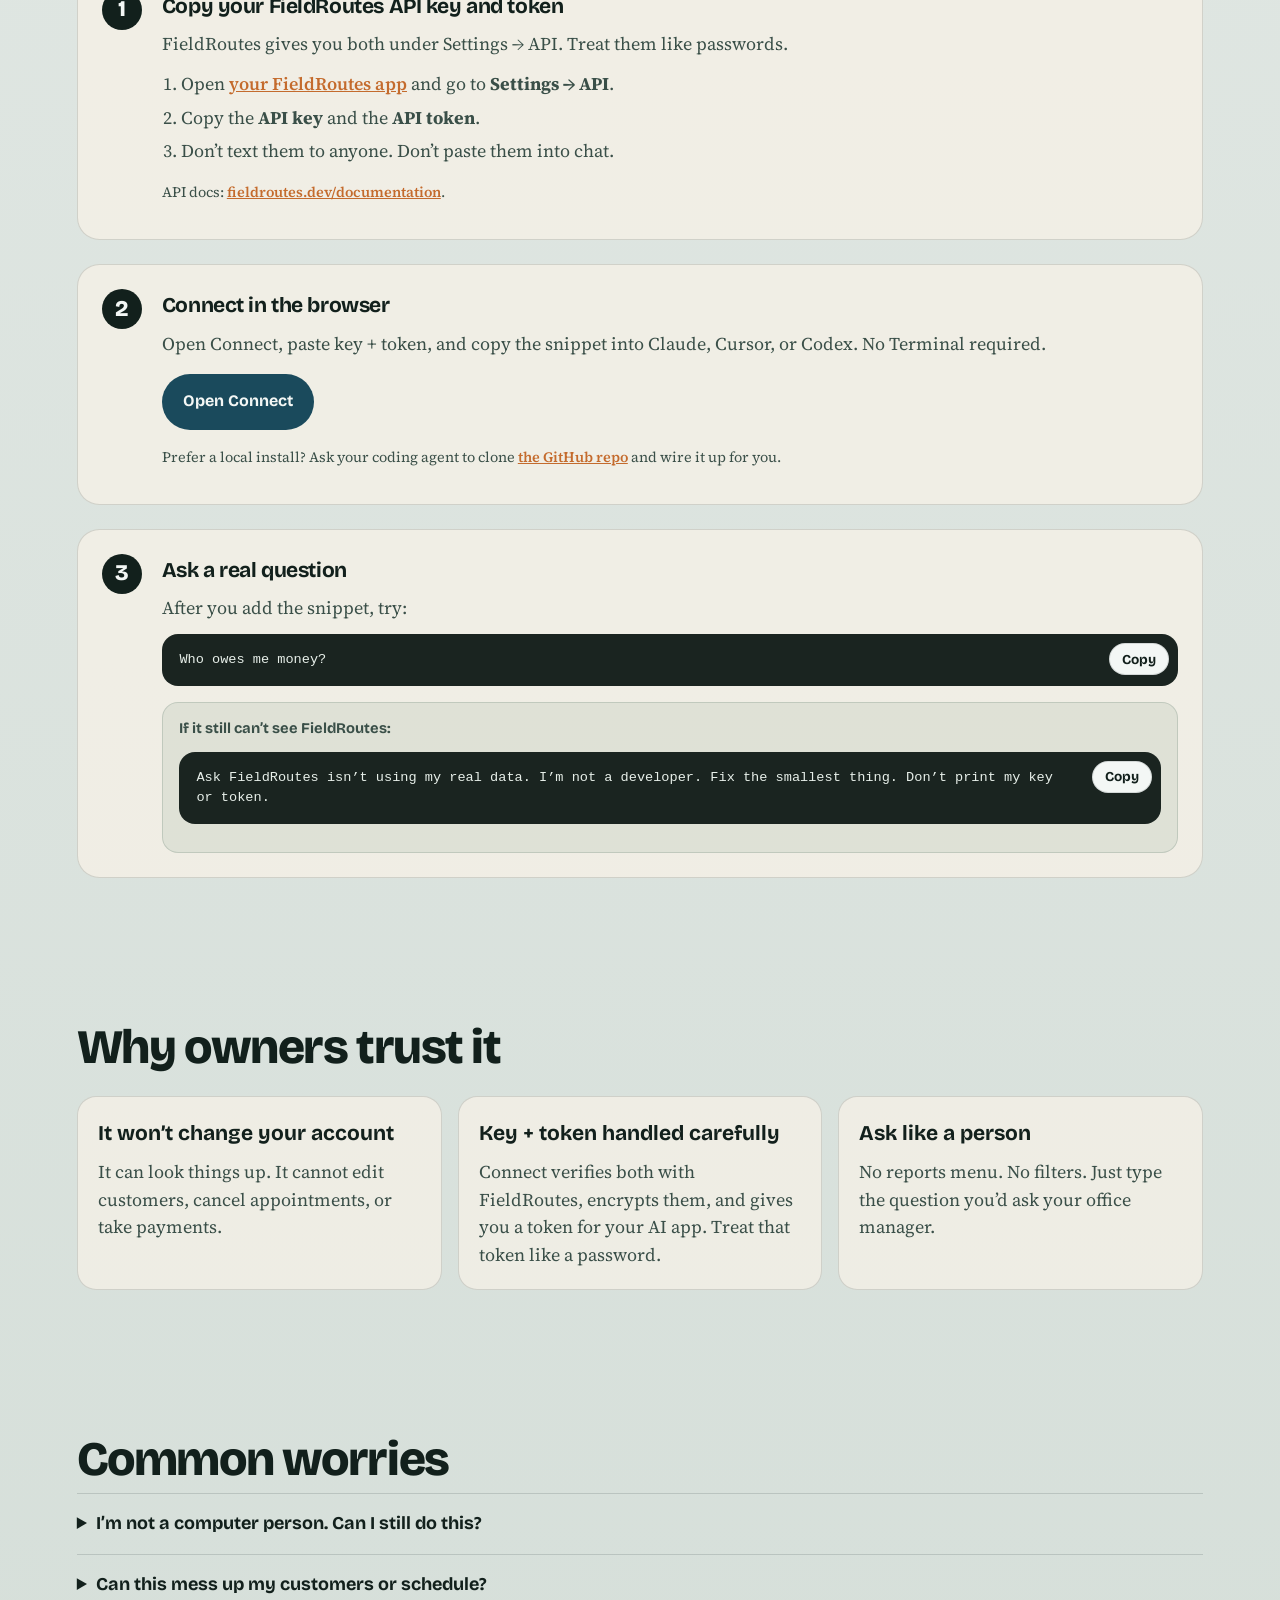
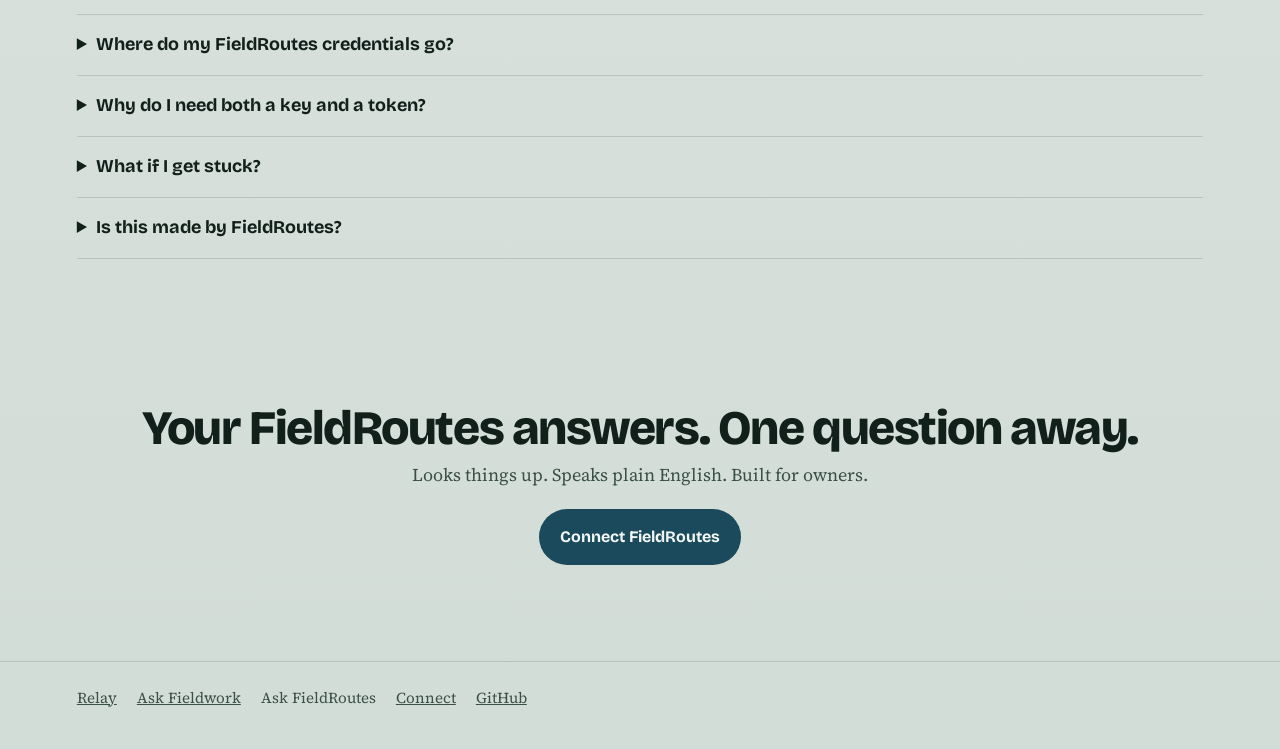
==== commit 57046ba9: "feat(landing): enlarge MCP logos and brand subpage heroes Drop the read tag, give brand/agent marks " ====
--- a/landing/fieldroutes.html
+++ b/landing/fieldroutes.html
@@ -55,7 +55,15 @@
     <main id="top">
       <section class="hero">
         <div class="hero-copy">
-          <p class="eyebrow">For FieldRoutes pest and lawn owners</p>
+          <p class="product-logo-wrap">
+            <img
+              class="product-logo product-logo-fieldroutes"
+              src="./assets/fieldroutes.svg"
+              alt="FieldRoutes"
+              width="200"
+              height="36"
+            />
+          </p>
           <h1>Ask your business anything.</h1>
           <p class="lede">
             Hook FieldRoutes up to Claude or ChatGPT. Then ask like you’d text a manager:
--- a/landing/fieldroutes.css
+++ b/landing/fieldroutes.css
@@ -122,6 +122,21 @@
   min-height: calc(100vh - 5rem);
 }
 
+.product-logo-wrap {
+  margin: 0 0 1rem;
+}
+
+.product-logo {
+  display: block;
+  width: auto;
+  height: 2.1rem;
+  object-fit: contain;
+}
+
+.product-logo-fieldroutes {
+  height: 2rem;
+}
+
 .eyebrow {
   font-family: var(--font-display);
   font-size: 0.85rem;
